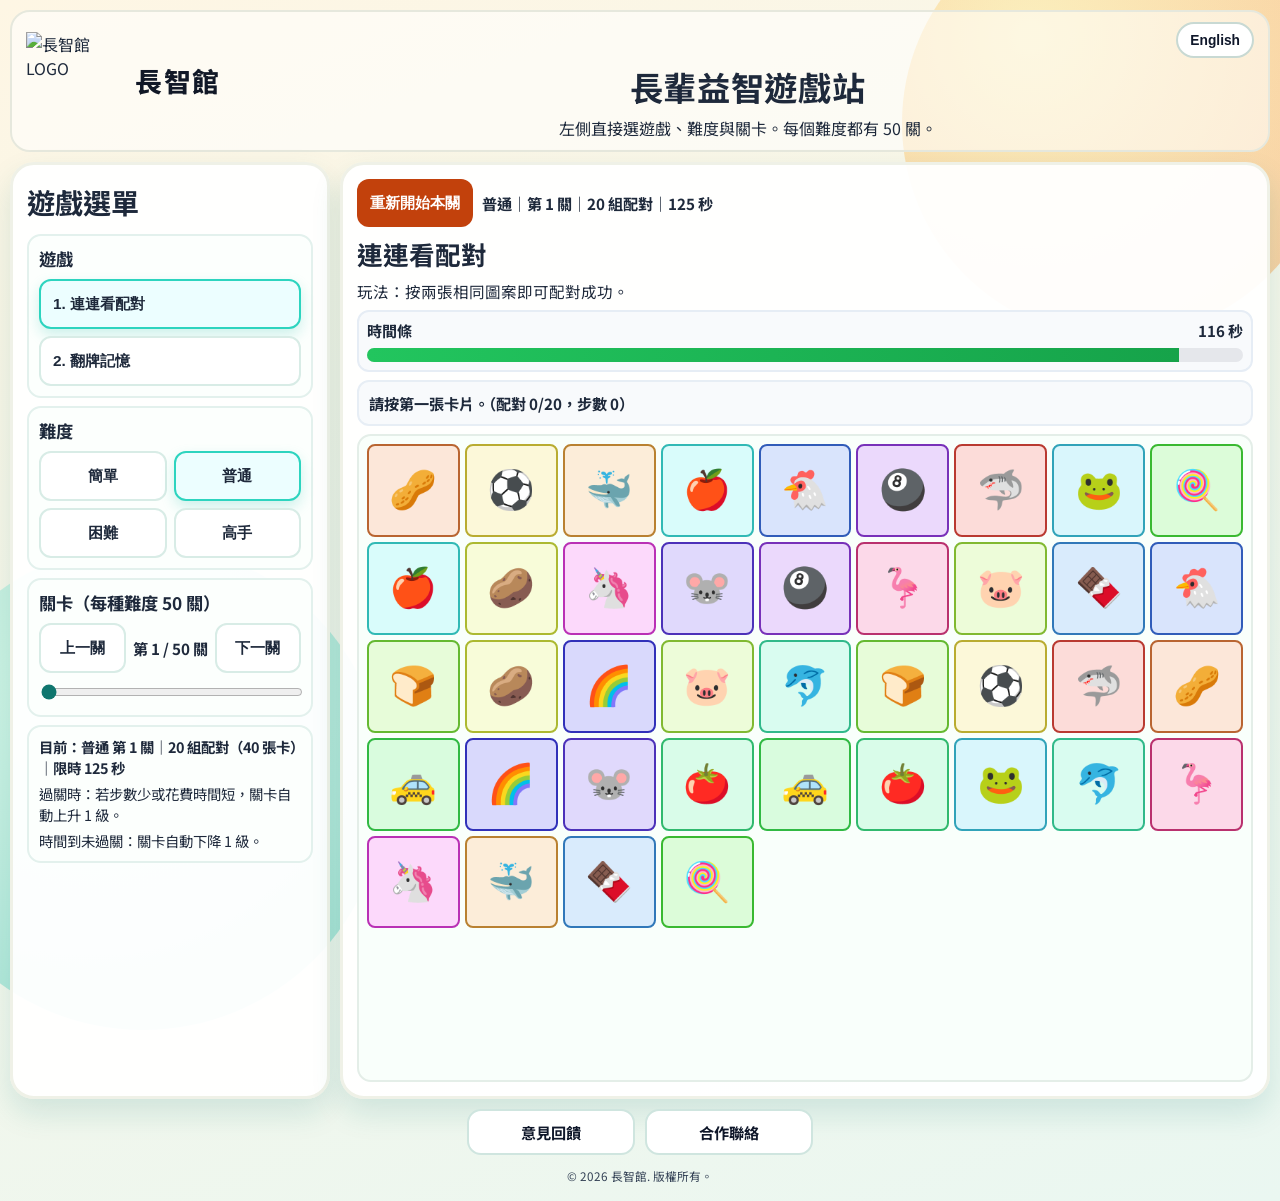
==== index.html @ b70006ae "Initial website" ====
<!DOCTYPE html>
<html lang="zh-Hant">
<head>
  <meta charset="UTF-8">
  <meta name="viewport" content="width=device-width, initial-scale=1.0">
  <title>長輩益智遊戲站</title>
  <link rel="stylesheet" href="styles.css">
  <script src="script.js" defer></script>
</head>
<body>
  <div class="bg-circle circle-a" aria-hidden="true"></div>
  <div class="bg-circle circle-b" aria-hidden="true"></div>

  <header class="site-header">
    <div class="header-row">
      <div class="brand-mark" aria-label="長智館品牌">
        <div class="brand-logo-box" aria-hidden="true">
          <img class="brand-logo" src="LOGO.png" alt="長智館 LOGO">
        </div>
        <div class="brand-name-wrap">
          <span id="brandName" class="brand-name">長智館</span>
        </div>
      </div>
      <div class="site-copy">
        <div class="site-copy-top">
          <button id="langToggle" class="lang-btn" type="button">English</button>
        </div>
        <h1 id="siteTitle">長輩益智遊戲站</h1>
        <p id="siteSubtitle">左側直接選遊戲、難度與關卡。每個難度都有 50 關。</p>
      </div>
    </div>
  </header>

  <div class="layout">
    <aside class="side-menu" aria-label="左側選單">
      <h2 id="menuTitle">遊戲選單</h2>

      <section class="side-block">
        <h3 id="gamesSectionTitle">遊戲</h3>
        <button id="navLinkBtn" class="nav-btn active" type="button" data-game="link">1. 連連看配對</button>
        <button id="navMemoryBtn" class="nav-btn" type="button" data-game="memory">2. 翻牌記憶</button>
      </section>

      <section class="side-block">
        <h3 id="difficultySectionTitle">難度</h3>
        <div class="difficulty-grid">
          <button id="diffEasyBtn" class="diff-btn" type="button" data-level="0">簡單</button>
          <button id="diffNormalBtn" class="diff-btn" type="button" data-level="1">普通</button>
          <button id="diffHardBtn" class="diff-btn" type="button" data-level="2">困難</button>
          <button id="diffExpertBtn" class="diff-btn" type="button" data-level="3">高手</button>
        </div>
      </section>

      <section class="side-block">
        <h3 id="levelSectionTitle">關卡（每種難度 50 關）</h3>
        <div class="level-row">
          <button id="levelDown" class="mini-btn" type="button">上一關</button>
          <strong id="levelDisplay">第 1 / 50 關</strong>
          <button id="levelUp" class="mini-btn" type="button">下一關</button>
        </div>
        <input id="levelSlider" type="range" min="1" max="50" value="1" step="1" aria-label="關卡選擇">
      </section>

      <section class="side-block rule-box">
        <p id="difficultyHint" class="hint"></p>
        <p id="ruleAutoUp">過關時：若步數少或花費時間短，關卡自動上升 1 級。</p>
        <p id="ruleAutoDown">時間到未過關：關卡自動下降 1 級。</p>
      </section>
    </aside>

    <main class="play-area">
      <section id="linkGameScreen" class="screen active" aria-live="polite">
        <div class="toolbar">
          <button class="action-btn restart" type="button" data-game="link">重新開始本關</button>
          <p id="linkRoundMeta" class="round-meta"></p>
        </div>
        <h2 id="linkTitle">連連看配對</h2>
        <p id="linkInstruction" class="instruction">玩法：按兩張相同圖案即可配對成功。</p>
        <div class="timer-box">
          <div class="timer-head">
            <span id="linkTimerLabel">時間條</span>
            <strong id="linkTimerText">-- 秒</strong>
          </div>
          <div class="timer-track" aria-hidden="true">
            <div id="linkTimerBar" class="timer-bar"></div>
          </div>
        </div>
        <p id="linkStatus" class="status" role="status" aria-live="polite"></p>
        <div class="board-wrap">
          <div id="linkBoard" class="board"></div>
        </div>
      </section>

      <section id="memoryGameScreen" class="screen" aria-live="polite" aria-hidden="true">
        <div class="toolbar">
          <button class="action-btn restart" type="button" data-game="memory">重新開始本關</button>
          <p id="memoryRoundMeta" class="round-meta"></p>
        </div>
        <h2 id="memoryTitle">翻牌記憶</h2>
        <p id="memoryInstruction" class="instruction">玩法：一次翻兩張，圖案相同就保留。</p>
        <div class="timer-box">
          <div class="timer-head">
            <span id="memoryTimerLabel">時間條</span>
            <strong id="memoryTimerText">-- 秒</strong>
          </div>
          <div class="timer-track" aria-hidden="true">
            <div id="memoryTimerBar" class="timer-bar"></div>
          </div>
        </div>
        <p id="memoryStatus" class="status" role="status" aria-live="polite"></p>
        <div class="board-wrap">
          <div id="memoryBoard" class="board"></div>
        </div>
      </section>
    </main>
  </div>

  <section class="bottom-links" aria-label="聯絡入口">
    <a id="feedbackLink" class="bottom-link-btn" href="contact.html?type=feedback">意見回饋</a>
    <a id="collabLink" class="bottom-link-btn" href="contact.html?type=collaboration">合作聯絡</a>
  </section>

  <footer class="site-footer">
    <small id="copyrightText">© 2026 長智館. 版權所有。</small>
  </footer>
</body>
</html>
---- styles.css ----
@import url("https://fonts.googleapis.com/css2?family=Zen+Maru+Gothic:wght@500;700&family=Noto+Sans+TC:wght@500;700&display=swap");

:root {
  --bg-top: #fef6e4;
  --bg-bottom: #eaf7f1;
  --panel: rgba(255, 255, 255, 0.95);
  --text: #1e293b;
  --accent: #0f766e;
  --warm: #c2410c;
  --shadow: 0 14px 30px rgba(15, 118, 110, 0.14);
  --radius-xl: 24px;
  --brand-logo-size: clamp(96px, 7.6vw, 122px);
}

* {
  box-sizing: border-box;
}

body {
  margin: 0;
  min-height: 100vh;
  padding: 10px;
  font-family: "Noto Sans TC", "Zen Maru Gothic", "Microsoft JhengHei", sans-serif;
  color: var(--text);
  background: linear-gradient(160deg, var(--bg-top) 0%, var(--bg-bottom) 100%);
  position: relative;
}

.bg-circle {
  position: fixed;
  border-radius: 999px;
  z-index: -1;
  pointer-events: none;
}

.circle-a {
  width: min(34vw, 430px);
  height: min(34vw, 430px);
  top: -92px;
  right: -52px;
  background: radial-gradient(circle at 30% 30%, #fde68a, #fb923c);
  opacity: 0.45;
}

.circle-b {
  width: min(38vw, 520px);
  height: min(38vw, 520px);
  bottom: -130px;
  left: -100px;
  background: radial-gradient(circle at 40% 30%, #99f6e4, #14b8a6);
  opacity: 0.35;
}

.site-header {
  width: min(1920px, calc(100vw - 20px));
  margin: 0 auto 10px;
  background: rgba(255, 255, 255, 0.55);
  border: 2px solid #e6e8dd;
  border-radius: 20px;
  padding: 10px 14px;
}

.header-row {
  display: flex;
  align-items: center;
  gap: 20px;
}

.brand-mark {
  display: flex;
  align-items: center;
  gap: 12px;
  flex-shrink: 0;
}

.brand-logo-box {
  width: var(--brand-logo-size);
  aspect-ratio: 1 / 1;
  display: block;
  flex: 0 0 auto;
}

.brand-logo {
  width: 100%;
  height: 100%;
  display: block;
  object-fit: contain;
}

.brand-name-wrap {
  display: flex;
  align-items: center;
  justify-content: center;
  height: var(--brand-logo-size);
}

.brand-name {
  font-size: clamp(1.55rem, 2.1vw, 2rem);
  letter-spacing: 0.06em;
  font-weight: 800;
  color: #111827;
  line-height: 1.05;
}

.site-copy {
  flex: 1 1 auto;
  text-align: center;
}

.site-copy-top {
  display: flex;
  justify-content: flex-end;
  margin-bottom: 4px;
}

.lang-btn {
  border: 2px solid #c8d9d3;
  border-radius: 999px;
  background: #ffffff;
  color: #0f172a;
  font-size: clamp(0.86rem, 1vw, 0.95rem);
  font-weight: 700;
  padding: 6px 12px;
  min-height: 36px;
  cursor: pointer;
  transition: transform 0.12s ease, border-color 0.12s ease, background 0.12s ease;
}

.lang-btn:hover {
  transform: translateY(-1px);
  border-color: #2dd4bf;
  background: #f0fdfa;
}

.site-copy h1 {
  margin: 0;
  font-size: clamp(1.95rem, 2.6vw, 2.6rem);
  letter-spacing: 0.02em;
}

.site-copy p {
  margin: 5px 0 0;
  font-size: clamp(1rem, 1.2vw, 1.15rem);
}

.layout {
  width: min(1920px, calc(100vw - 20px));
  margin: 0 auto;
  display: grid;
  grid-template-columns: 320px minmax(0, 1fr);
  gap: 10px;
}

.bottom-links {
  width: min(1920px, calc(100vw - 20px));
  margin: 10px auto 0;
  display: flex;
  gap: 10px;
  justify-content: center;
  flex-wrap: wrap;
}

.bottom-link-btn {
  text-decoration: none;
  border: 2px solid #cfe5df;
  border-radius: 14px;
  background: #ffffff;
  color: #0f172a;
  font-size: clamp(0.95rem, 1.1vw, 1.06rem);
  font-weight: 700;
  padding: 10px 16px;
  min-height: 46px;
  min-width: 168px;
  display: inline-flex;
  align-items: center;
  justify-content: center;
  transition: transform 0.12s ease, border-color 0.12s ease, background 0.12s ease;
}

.bottom-link-btn:hover {
  transform: translateY(-1px);
  border-color: #2dd4bf;
  background: #f0fdfa;
}

.site-footer {
  width: min(1920px, calc(100vw - 20px));
  margin: 10px auto 6px;
  text-align: center;
  color: #334155;
  font-size: clamp(0.88rem, 1vw, 0.98rem);
}

.side-menu,
.play-area {
  background: var(--panel);
  border: 3px solid #eff1e7;
  border-radius: var(--radius-xl);
  box-shadow: var(--shadow);
}

.side-menu {
  padding: 14px;
}

.side-menu h2 {
  margin: 2px 0 12px;
  font-size: clamp(1.5rem, 2.2vw, 1.85rem);
}

.side-block {
  background: #fcfffd;
  border: 2px solid #e3f1ed;
  border-radius: 14px;
  padding: 10px;
}

.side-block + .side-block {
  margin-top: 8px;
}

.side-block h3 {
  margin: 0 0 8px;
  font-size: clamp(1.02rem, 1.35vw, 1.15rem);
}

.nav-btn,
.diff-btn,
.mini-btn {
  border: 2px solid #d8ece6;
  border-radius: 12px;
  background: #fff;
  color: var(--text);
  font-size: clamp(0.95rem, 1.2vw, 1.1rem);
  font-weight: 700;
  cursor: pointer;
  min-height: 50px;
  transition: border-color 0.12s ease, transform 0.12s ease, box-shadow 0.12s ease;
}

.nav-btn {
  width: 100%;
  text-align: left;
  padding: 8px 12px;
}

.nav-btn + .nav-btn {
  margin-top: 7px;
}

.difficulty-grid {
  display: grid;
  grid-template-columns: repeat(2, minmax(0, 1fr));
  gap: 7px;
}

.diff-btn {
  width: 100%;
}

.nav-btn.active,
.diff-btn.active {
  border-color: #2dd4bf;
  background: #ecfeff;
  box-shadow: 0 6px 14px rgba(20, 184, 166, 0.2);
}

.nav-btn:hover,
.diff-btn:hover,
.mini-btn:hover {
  transform: translateY(-1px);
}

.level-row {
  display: grid;
  grid-template-columns: minmax(0, 1fr) auto minmax(0, 1fr);
  gap: 7px;
  align-items: center;
  margin-bottom: 8px;
}

#levelDisplay {
  font-size: clamp(0.95rem, 1.1vw, 1.08rem);
  text-align: center;
}

.mini-btn {
  width: 100%;
  padding: 8px;
}

#levelSlider {
  width: 100%;
  accent-color: #0f766e;
}

.hint {
  margin: 0 0 8px;
  font-size: clamp(0.94rem, 1.15vw, 1.03rem);
  line-height: 1.4;
  font-weight: 700;
}

.rule-box p {
  margin: 0;
  font-size: clamp(0.9rem, 1.05vw, 0.99rem);
  line-height: 1.45;
}

.rule-box p + p {
  margin-top: 5px;
}

.play-area {
  padding: 14px;
  min-height: calc(100vh - 112px);
}

.screen {
  display: none;
  height: 100%;
}

.screen.active {
  display: block;
}

h2 {
  margin: 2px 0 8px;
  font-size: clamp(1.45rem, 2vw, 2rem);
}

.instruction {
  margin: 0 0 8px;
  font-size: clamp(0.97rem, 1.2vw, 1.15rem);
}

.toolbar {
  display: grid;
  grid-template-columns: auto 1fr;
  gap: 9px;
  align-items: center;
  margin-bottom: 8px;
}

.action-btn {
  border: 0;
  border-radius: 12px;
  background: var(--warm);
  color: #fff;
  font-size: clamp(0.95rem, 1.2vw, 1.1rem);
  font-weight: 700;
  cursor: pointer;
  padding: 10px 13px;
  min-height: 48px;
}

.round-meta {
  margin: 0;
  font-size: clamp(0.95rem, 1.1vw, 1.05rem);
  font-weight: 700;
}

.timer-box {
  margin: 0 0 8px;
  border: 2px solid #e6edf5;
  border-radius: 12px;
  background: #f8fafc;
  padding: 8px;
}

.timer-head {
  display: flex;
  justify-content: space-between;
  align-items: center;
  font-size: clamp(0.94rem, 1.1vw, 1.05rem);
  font-weight: 700;
  margin-bottom: 7px;
}

.timer-track {
  width: 100%;
  height: 14px;
  border-radius: 999px;
  background: #e5e7eb;
  overflow: hidden;
}

.timer-bar {
  width: 100%;
  height: 100%;
  background: linear-gradient(90deg, #22c55e, #16a34a);
  transition: width 0.12s linear, background 0.12s ease;
}

.timer-bar.warn {
  background: linear-gradient(90deg, #f59e0b, #ea580c);
}

.timer-bar.danger {
  background: linear-gradient(90deg, #ef4444, #b91c1c);
}

.status {
  margin: 0 0 8px;
  padding: 10px;
  border-radius: 12px;
  background: #f8fafc;
  border: 2px solid #e7eef5;
  font-size: clamp(0.95rem, 1.1vw, 1.1rem);
  font-weight: 700;
  line-height: 1.45;
}

.board-wrap {
  border: 2px solid #e4eee8;
  border-radius: 14px;
  background: #f9fffb;
  padding: 8px;
  height: clamp(460px, 72vh, 980px);
  overflow: auto;
}

.board {
  --cell-size: 86px;
  --icon-size: 2.2rem;
  --cell-gap: 5px;
  display: grid;
  grid-template-columns: repeat(auto-fill, minmax(var(--cell-size), 1fr));
  gap: var(--cell-gap);
}

.card-btn {
  width: 100%;
  aspect-ratio: 1 / 1;
  border: 2px solid #e7dcc5;
  border-radius: 8px;
  background: #fffef9;
  color: #0f172a;
  font-size: var(--icon-size);
  line-height: 1;
  font-weight: 700;
  cursor: pointer;
  padding: 0;
  transition: transform 0.1s ease, border-color 0.1s ease, background 0.1s ease, opacity 0.1s ease;
}

.link-card {
  background: var(--pair-bg, #fffef9);
  border-color: var(--pair-border, #e7dcc5);
}

.memory-card.is-flipped,
.memory-card.matched {
  background: var(--pair-bg, #fffef9);
  border-color: var(--pair-border, #e7dcc5);
}

.memory-card:not(.is-flipped):not(.matched) {
  background: #ffffff;
}

.link-card.selected,
.memory-card.is-flipped {
  transform: scale(1.04);
}

.card-btn.matched {
  opacity: 0.28;
  cursor: default;
}

.nav-btn:focus-visible,
.diff-btn:focus-visible,
.mini-btn:focus-visible,
.lang-btn:focus-visible,
.action-btn:focus-visible,
.bottom-link-btn:focus-visible,
.card-btn:focus-visible {
  outline: 3px solid #f59e0b;
  outline-offset: 1px;
}

@media (max-width: 1100px) {
  .layout {
    grid-template-columns: 1fr;
  }

  .play-area {
    min-height: 0;
  }

  .board-wrap {
    height: clamp(420px, 65vh, 900px);
  }
}

@media (max-width: 680px) {
  body {
    padding: 8px;
  }

  .layout,
  .bottom-links,
  .site-footer,
  .site-header {
    width: calc(100vw - 16px);
  }

  .header-row {
    flex-direction: column;
    align-items: center;
    gap: 8px;
  }

  .site-copy {
    width: 100%;
    text-align: center;
  }

  .site-copy-top {
    justify-content: center;
  }

  .toolbar {
    grid-template-columns: 1fr;
  }

  .board {
    gap: 4px;
  }
}
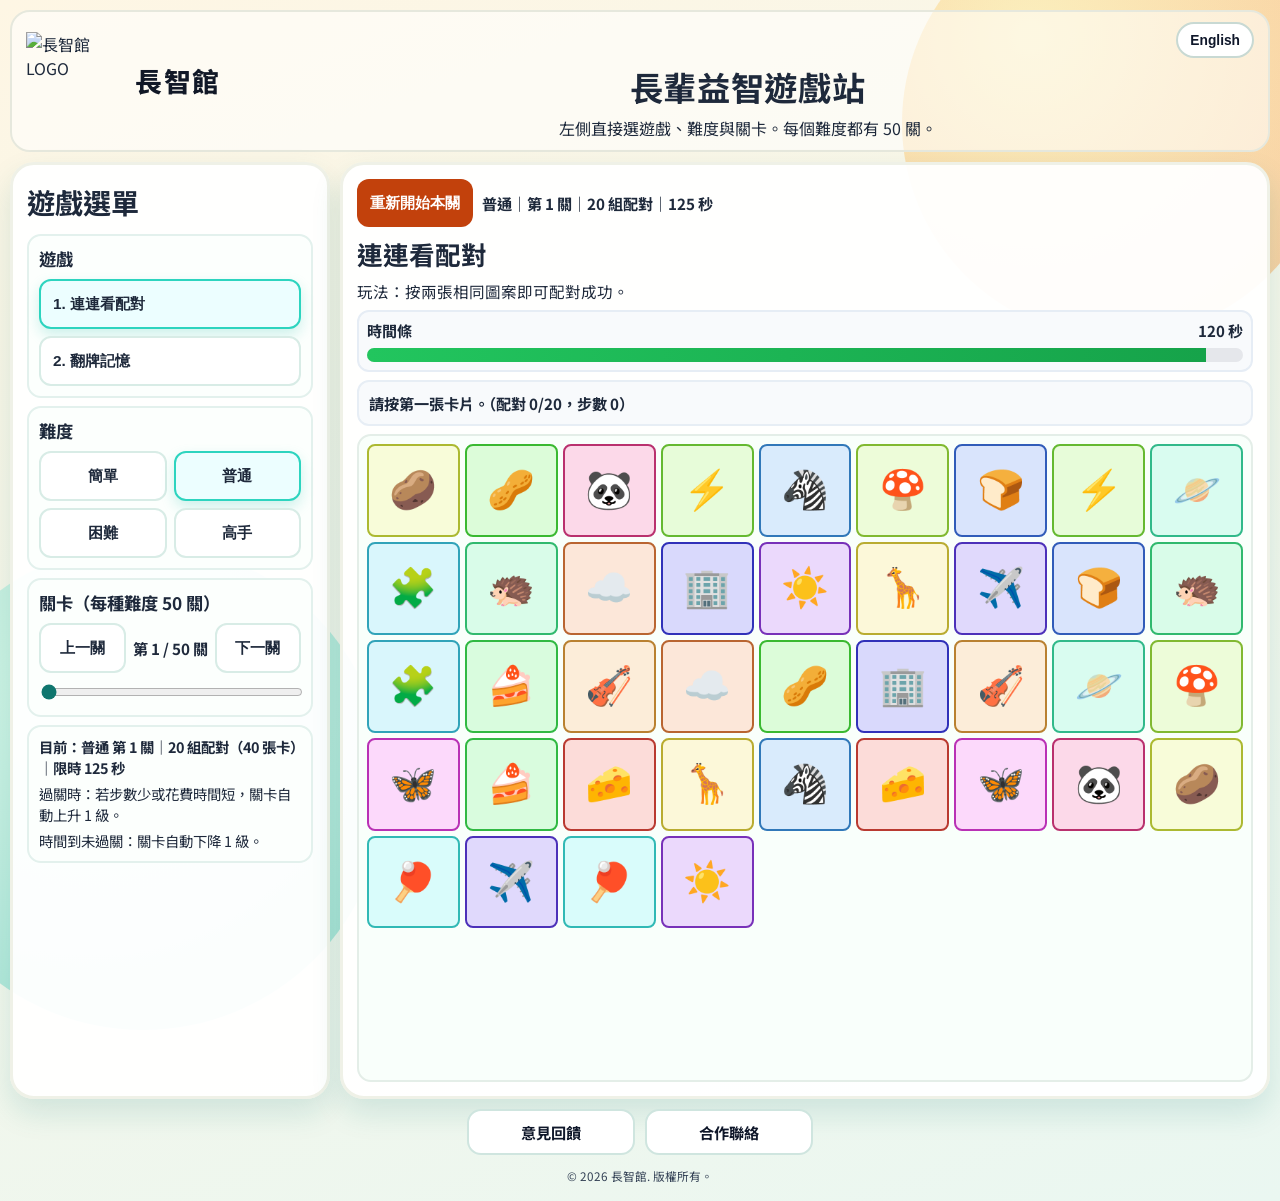
==== commit 1fe7e11f: "add google ads" ====
--- a/index.html
+++ b/index.html
@@ -6,6 +6,8 @@
   <title>長輩益智遊戲站</title>
   <link rel="stylesheet" href="styles.css">
   <script src="script.js" defer></script>
+  <script async src="https://pagead2.googlesyndication.com/pagead/js/adsbygoogle.js?client=ca-pub-5506609166672097"
+     crossorigin="anonymous"></script>
 </head>
 <body>
   <div class="bg-circle circle-a" aria-hidden="true"></div>
